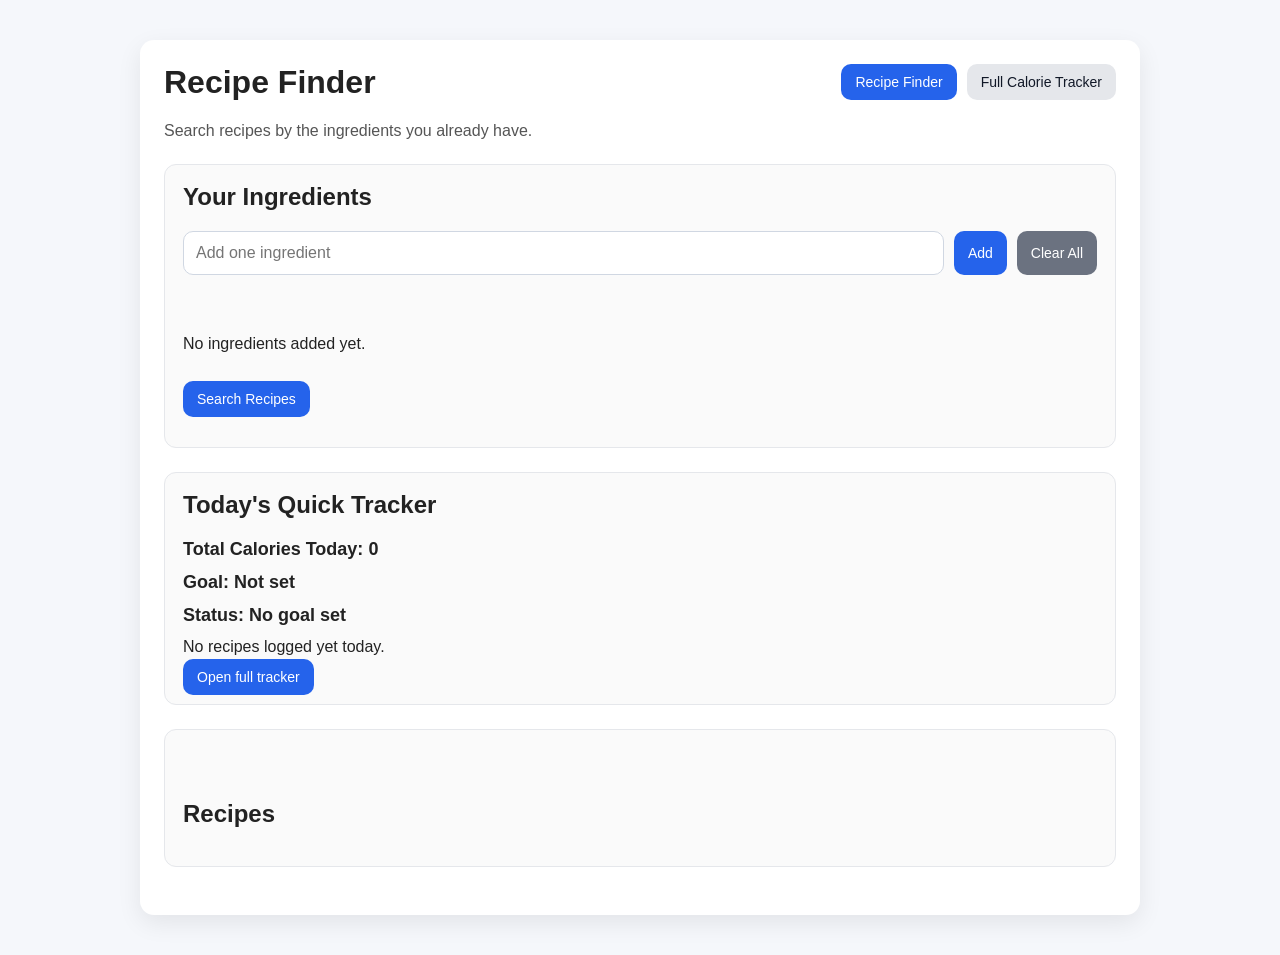
==== docs/index.html @ 690add74 "3/26/26" ====
<!doctype html>
<html lang="en">
<head>
  <meta charset="utf-8">
  <title>Recipe Finder</title>
  <meta name="viewport" content="width=device-width, initial-scale=1">
  <link rel="stylesheet" href="./style.css">
</head>
<body>
  <div class="container">
    <header class="topbar">
      <div>
        <h1>Recipe Finder</h1>
        <p class="subtitle">Search recipes by the ingredients you already have.</p>
      </div>
      <nav class="nav-links">
        <a class="nav-link active" href="./index.html">Recipe Finder</a>
        <a class="nav-link" href="./tracker.html">Full Calorie Tracker</a>
      </nav>
    </header>

    <section class="panel">
      <h2>Your Ingredients</h2>

      <div class="ingredient-entry">
        <input id="ingredientInput" type="text" placeholder="Add one ingredient">
        <button id="addIngredientBtn">Add</button>
        <button id="clearIngredientsBtn" class="secondary-btn">Clear All</button>
      </div>

      <div id="ingredientMessage" class="message"></div>
      <div id="ingredientChips" class="chips"></div>

      <div class="search-actions">
        <button id="searchBtn">Search Recipes</button>
      </div>
    </section>

    <section class="panel">
      <h2>Today's Quick Tracker</h2>
      <div class="log-summary">Total Calories Today: <span id="todayCalories">0</span></div>
      <div class="log-summary">Goal: <span id="todayGoal">Not set</span></div>
      <div class="log-summary">Status: <span id="todayStatus">No goal set</span></div>
      <ul id="todayLogEntries" class="log-list"></ul>
      <div class="tracker-link-wrap">
        <a class="nav-link inline-link" href="./tracker.html">Open full tracker</a>
      </div>
    </section>

    <section class="panel">
      <div id="message" class="message"></div>
      <div id="providedTags" class="tags"></div>

      <h2>Recipes</h2>
      <div id="results" class="results"></div>
    </section>
  </div>

  <script src="./script.js"></script>
</body>
</html>
---- docs/style.css ----
* {
  box-sizing: border-box;
}

body {
  margin: 0;
  font-family: Arial, sans-serif;
  background: #f5f7fb;
  color: #222;
}

.container {
  max-width: 1000px;
  margin: 40px auto;
  background: #ffffff;
  padding: 24px;
  border-radius: 14px;
  box-shadow: 0 8px 24px rgba(0, 0, 0, 0.08);
}

h1, h2, h3 {
  margin-top: 0;
}

.subtitle {
  color: #555;
  margin-bottom: 0;
}

.topbar {
  display: flex;
  justify-content: space-between;
  align-items: flex-start;
  gap: 16px;
  flex-wrap: wrap;
  margin-bottom: 24px;
}

.nav-links {
  display: flex;
  gap: 10px;
  flex-wrap: wrap;
}

.nav-link {
  text-decoration: none;
  background: #e5e7eb;
  color: #111827;
  padding: 10px 14px;
  border-radius: 10px;
  font-size: 14px;
}

.nav-link.active,
.inline-link {
  background: #2563eb;
  color: white;
}

.panel {
  margin-bottom: 24px;
  padding: 18px;
  border: 1px solid #e5e7eb;
  border-radius: 12px;
  background: #fafafa;
}

.ingredient-entry,
.goal-box,
.profile-box,
.search-actions {
  display: flex;
  gap: 10px;
  flex-wrap: wrap;
  margin-bottom: 12px;
}

.ingredient-entry input,
.goal-box input,
.profile-box input {
  flex: 1;
  min-width: 220px;
  padding: 12px;
  border: 1px solid #d0d7e2;
  border-radius: 10px;
  font-size: 16px;
}

button {
  border: none;
  border-radius: 10px;
  padding: 10px 14px;
  cursor: pointer;
  font-size: 14px;
  background: #2563eb;
  color: white;
}

.secondary-btn {
  background: #6b7280;
}

.danger-btn,
.delete-btn,
.remove-chip-btn {
  background: #ef4444;
}

.message {
  margin: 8px 0 12px;
  color: #b45309;
  min-height: 20px;
}

.chips,
.tags {
  display: flex;
  flex-wrap: wrap;
  gap: 8px;
  margin-bottom: 12px;
}

.chip,
.tag {
  display: inline-flex;
  align-items: center;
  gap: 8px;
  background: #e0ecff;
  color: #1d4ed8;
  padding: 6px 10px;
  border-radius: 999px;
  font-size: 13px;
}

.remove-chip-btn {
  border: none;
  color: white;
  border-radius: 999px;
  width: 22px;
  height: 22px;
  padding: 0;
  font-size: 12px;
  line-height: 22px;
}

.results {
  display: grid;
  gap: 16px;
}

.recipe-card {
  border: 1px solid #e5e7eb;
  border-radius: 12px;
  padding: 16px;
  background: #fff;
}

.recipe-card h3 {
  margin: 0 0 8px 0;
}

.recipe-card img {
  max-width: 220px;
  width: 100%;
  border-radius: 10px;
  display: block;
  margin: 12px 0;
}

.recipe-meta {
  font-weight: bold;
  margin-bottom: 10px;
  color: #111827;
}

.instructions {
  margin-top: 10px;
}

.log-summary {
  font-size: 18px;
  font-weight: bold;
  margin-bottom: 12px;
}

.log-list {
  list-style: none;
  padding: 0;
  margin: 0 0 12px 0;
}

.log-item,
.history-item {
  display: flex;
  justify-content: space-between;
  align-items: center;
  gap: 10px;
  padding: 10px 12px;
  border: 1px solid #e5e7eb;
  border-radius: 10px;
  margin-bottom: 10px;
  background: #fff;
}

.profile-card {
  margin-bottom: 18px;
  padding: 14px;
  border: 1px solid #e5e7eb;
  border-radius: 12px;
  background: #fff;
}

.source-link {
  display: inline-block;
  margin-top: 8px;
}

.status-above {
  color: #dc2626;
  font-weight: bold;
}

.status-below {
  color: #16a34a;
  font-weight: bold;
}

.status-equal {
  color: #2563eb;
  font-weight: bold;
}

.tracker-link-wrap {
  margin-top: 12px;
}
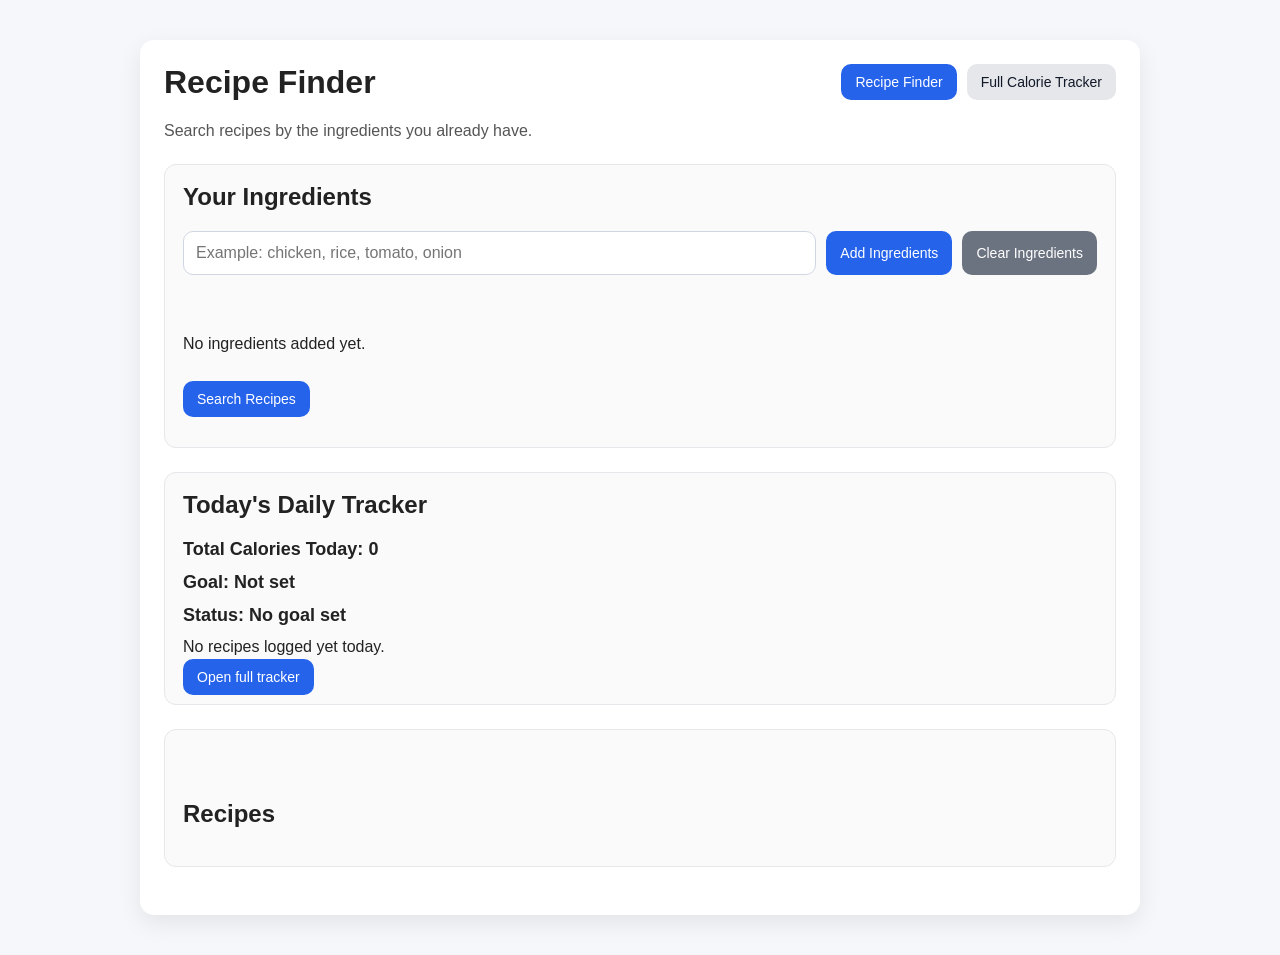
==== commit 35c5c4dd: "3/26/26 new" ====
--- a/docs/index.html
+++ b/docs/index.html
@@ -23,21 +23,25 @@
       <h2>Your Ingredients</h2>
 
       <div class="ingredient-entry">
-        <input id="ingredientInput" type="text" placeholder="Add one ingredient">
-        <button id="addIngredientBtn">Add</button>
-        <button id="clearIngredientsBtn" class="secondary-btn">Clear All</button>
+        <input
+          id="ingredientsInput"
+          type="text"
+          placeholder="Example: chicken, rice, tomato, onion"
+        >
+        <button id="addIngredientsBtn" type="button">Add Ingredients</button>
+        <button id="clearIngredientsBtn" type="button" class="secondary-btn">Clear Ingredients</button>
       </div>
 
       <div id="ingredientMessage" class="message"></div>
       <div id="ingredientChips" class="chips"></div>
 
       <div class="search-actions">
-        <button id="searchBtn">Search Recipes</button>
+        <button id="searchBtn" type="button">Search Recipes</button>
       </div>
     </section>
 
     <section class="panel">
-      <h2>Today's Quick Tracker</h2>
+      <h2>Today's Daily Tracker</h2>
       <div class="log-summary">Total Calories Today: <span id="todayCalories">0</span></div>
       <div class="log-summary">Goal: <span id="todayGoal">Not set</span></div>
       <div class="log-summary">Status: <span id="todayStatus">No goal set</span></div>
--- a/docs/style.css
+++ b/docs/style.css
@@ -232,13 +232,4 @@
 
 .tracker-link-wrap {
   margin-top: 12px;
-}
-
-
-
-
-
-
-
-
-
+}
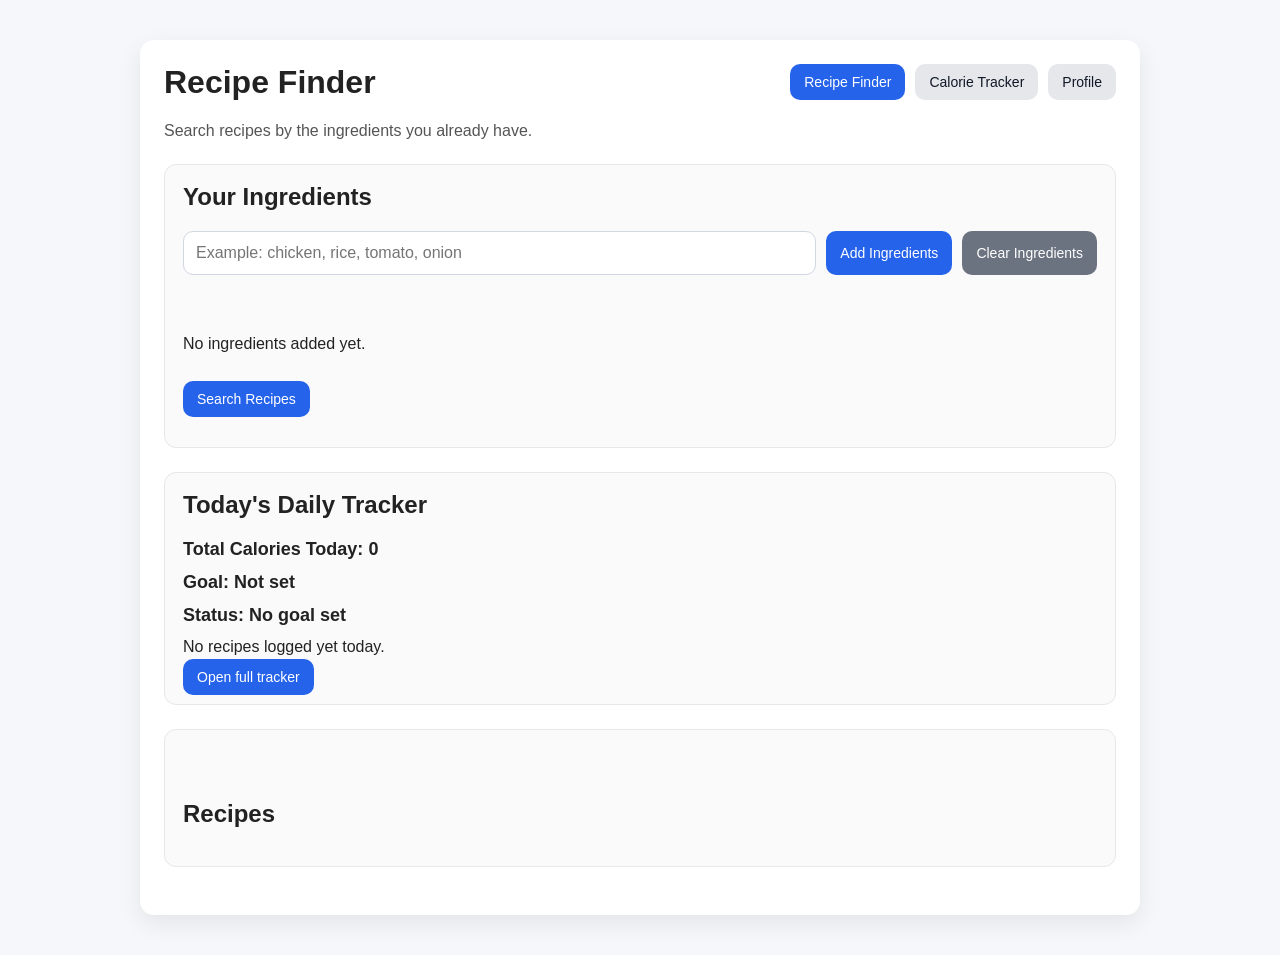
==== commit 75d16dd7: "new profile page" ====
--- a/docs/index.html
+++ b/docs/index.html
@@ -15,7 +15,8 @@
       </div>
       <nav class="nav-links">
         <a class="nav-link active" href="./index.html">Recipe Finder</a>
-        <a class="nav-link" href="./tracker.html">Full Calorie Tracker</a>
+        <a class="nav-link" href="./tracker.html">Calorie Tracker</a>
+        <a class="nav-link" href="./profile.html">Profile</a>
       </nav>
     </header>
 
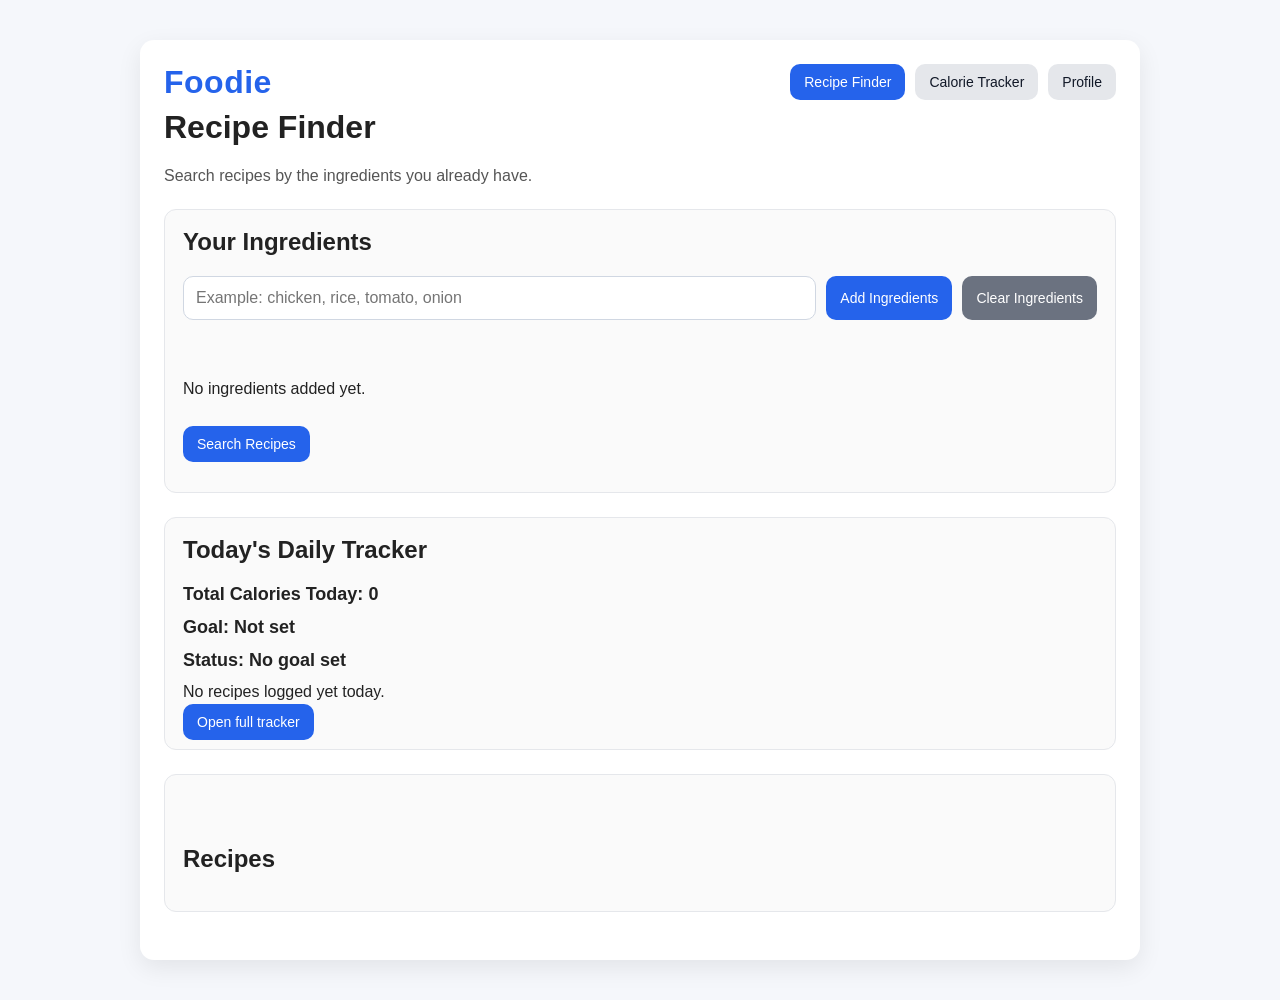
==== commit cad99679: "New header" ====
--- a/docs/index.html
+++ b/docs/index.html
@@ -9,16 +9,17 @@
 <body>
   <div class="container">
     <header class="topbar">
-      <div>
-        <h1>Recipe Finder</h1>
-        <p class="subtitle">Search recipes by the ingredients you already have.</p>
-      </div>
-      <nav class="nav-links">
-        <a class="nav-link active" href="./index.html">Recipe Finder</a>
-        <a class="nav-link" href="./tracker.html">Calorie Tracker</a>
-        <a class="nav-link" href="./profile.html">Profile</a>
-      </nav>
-    </header>
+  <div>
+    <div class="site-brand">Foodie</div>
+    <h1>Recipe Finder</h1>
+    <p class="subtitle">Search recipes by the ingredients you already have.</p>
+  </div>
+  <nav class="nav-links">
+    <a class="nav-link active" href="./index.html">Recipe Finder</a>
+    <a class="nav-link" href="./tracker.html">Calorie Tracker</a>
+    <a class="nav-link" href="./profile.html">Profile</a>
+  </nav>
+</header>
 
     <section class="panel">
       <h2>Your Ingredients</h2>
--- a/docs/style.css
+++ b/docs/style.css
@@ -232,4 +232,11 @@
 
 .tracker-link-wrap {
   margin-top: 12px;
-}+}
+.site-brand {
+  font-size: 32px;
+  font-weight: 800;
+  color: #2563eb;
+  margin-bottom: 8px;
+  letter-spacing: 0.5px;
+}
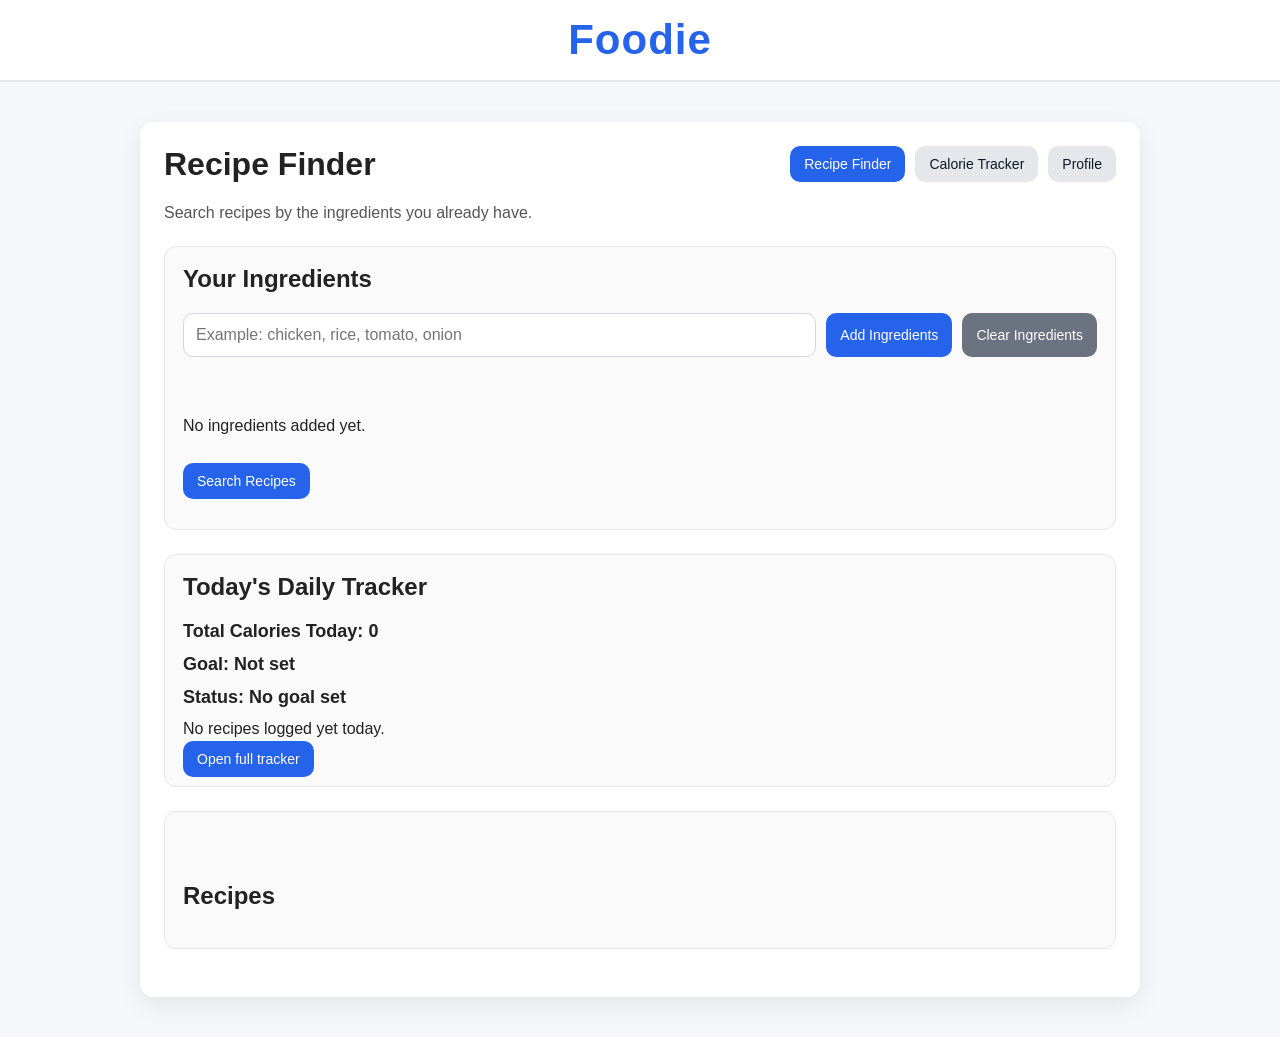
==== commit a0c2e36d: "Move Foodie to the top center" ====
--- a/docs/index.html
+++ b/docs/index.html
@@ -7,10 +7,10 @@
   <link rel="stylesheet" href="./style.css">
 </head>
 <body>
+  <div class="main-header">Foodie</div>
   <div class="container">
     <header class="topbar">
   <div>
-    <div class="site-brand">Foodie</div>
     <h1>Recipe Finder</h1>
     <p class="subtitle">Search recipes by the ingredients you already have.</p>
   </div>
--- a/docs/style.css
+++ b/docs/style.css
@@ -233,10 +233,14 @@
 .tracker-link-wrap {
   margin-top: 12px;
 }
-.site-brand {
-  font-size: 32px;
+.main-header {
+  width: 100%;
+  text-align: center;
+  font-size: 42px;
   font-weight: 800;
+  padding: 16px 0;
   color: #2563eb;
-  margin-bottom: 8px;
-  letter-spacing: 0.5px;
-}
+  background: white;
+  border-bottom: 2px solid #e5e7eb;
+  letter-spacing: 1px;
+}
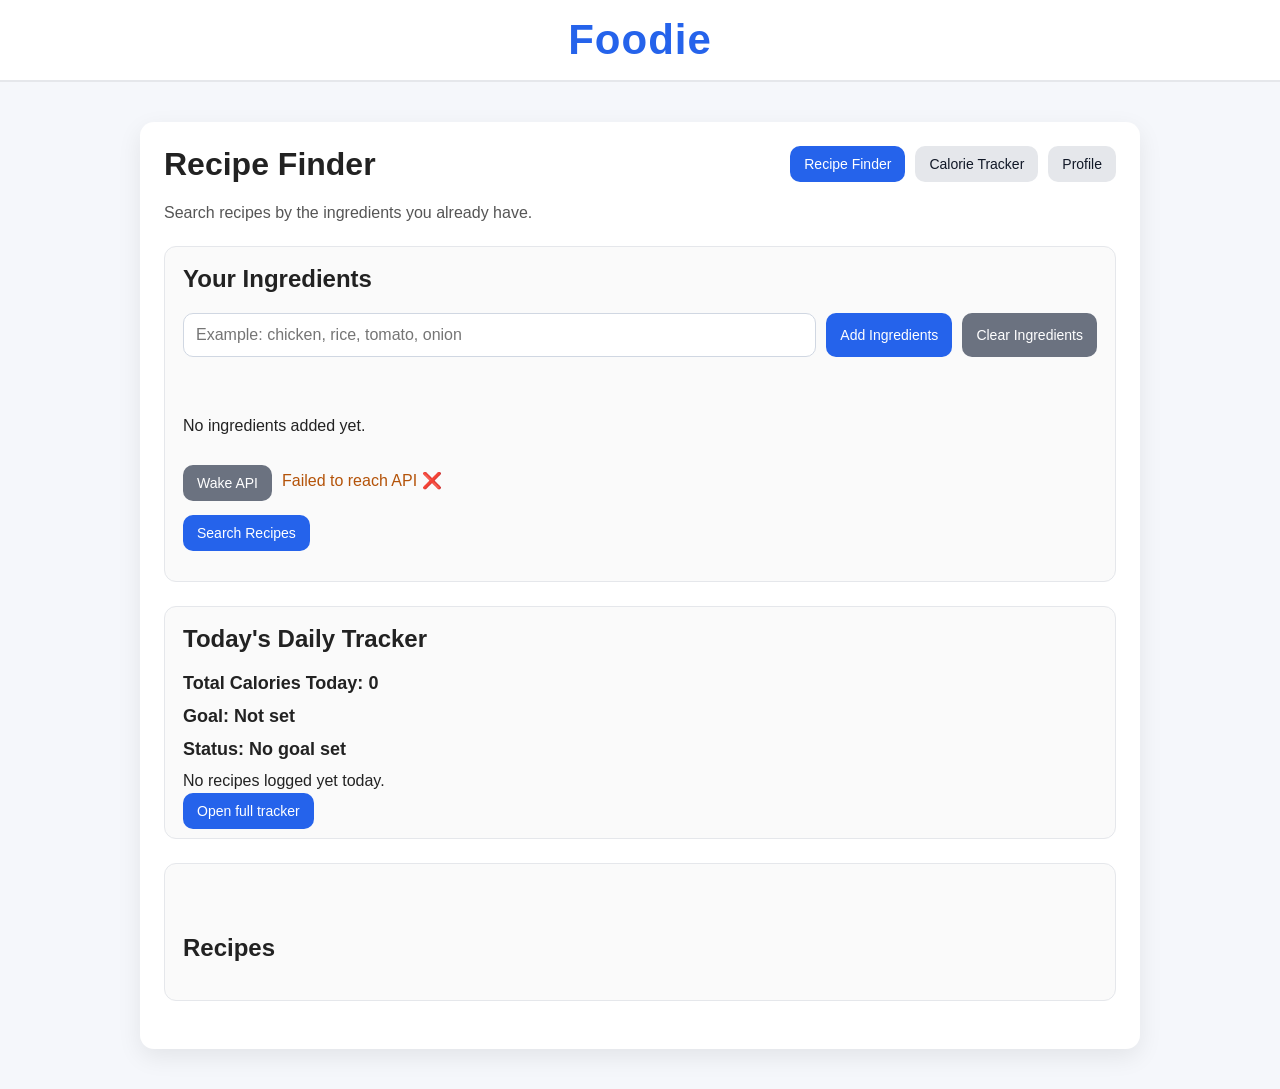
==== commit e25b456c: "add wake api button" ====
--- a/docs/index.html
+++ b/docs/index.html
@@ -37,6 +37,11 @@
       <div id="ingredientMessage" class="message"></div>
       <div id="ingredientChips" class="chips"></div>
 
+      <div class="api-wake">
+         <button id="wakeApiBtn" type="button" class="secondary-btn">Wake API</button>
+         <span id="apiStatus" class="message"></span>
+      </div>
+
       <div class="search-actions">
         <button id="searchBtn" type="button">Search Recipes</button>
       </div>
--- a/docs/style.css
+++ b/docs/style.css
@@ -219,6 +219,10 @@
   color: #dc2626;
   font-weight: bold;
 }
+.status-warning {
+  color: #eab308; /* yellow */
+  font-weight: bold;
+}
 
 .status-below {
   color: #16a34a;
@@ -243,4 +247,10 @@
   background: white;
   border-bottom: 2px solid #e5e7eb;
   letter-spacing: 1px;
+}
+.api-wake {
+  display: flex;
+  align-items: center;
+  gap: 10px;
+  margin-bottom: 12px;
 }
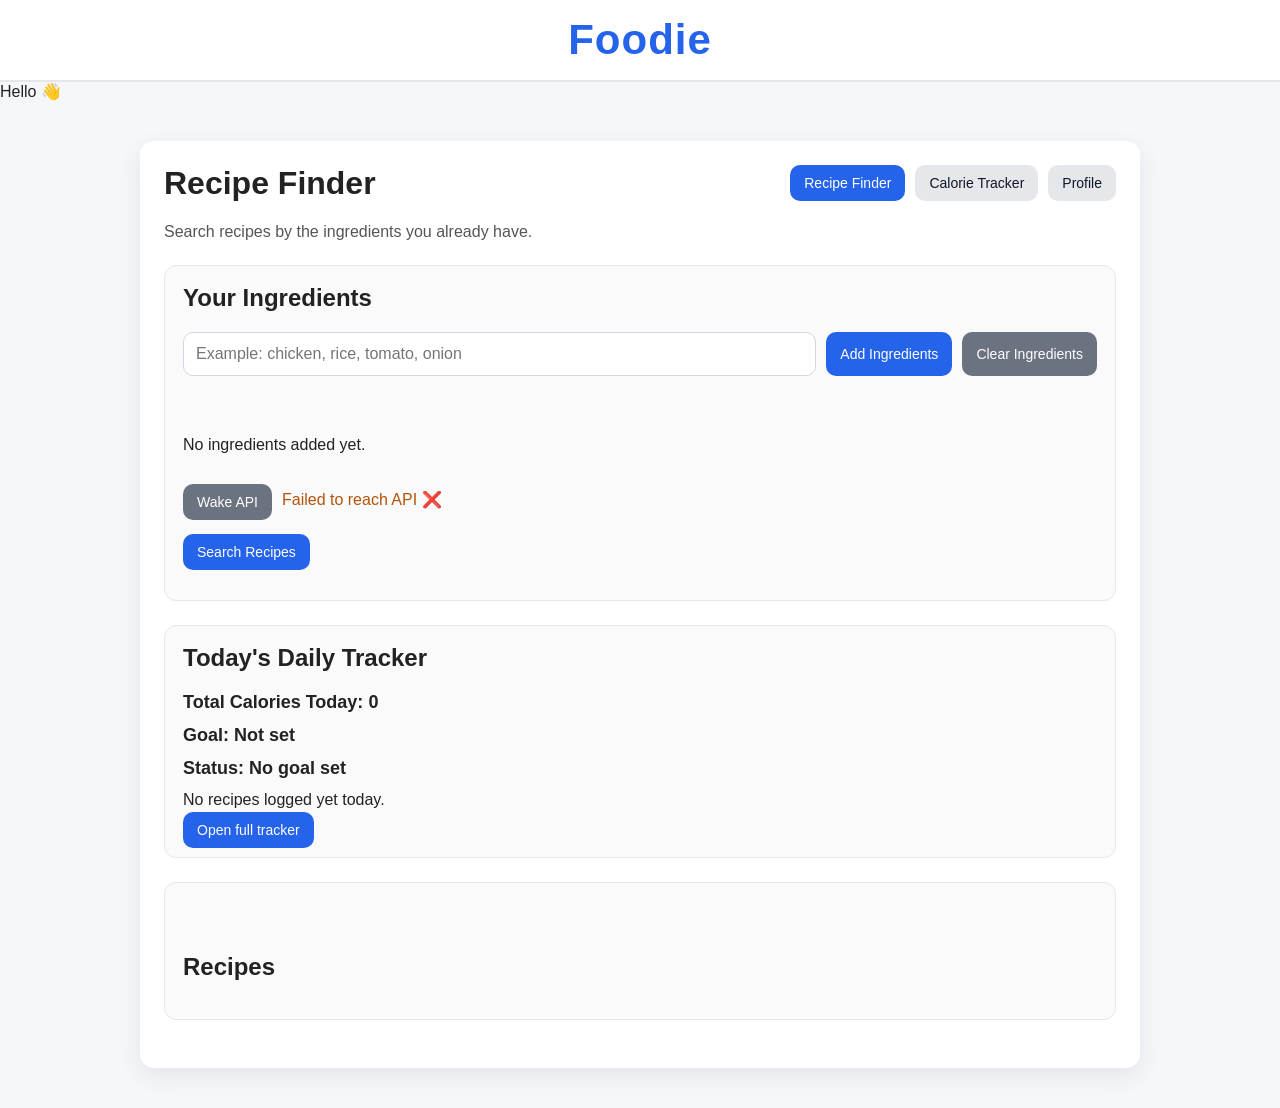
==== commit 95bb4185: "Hello tag" ====
--- a/docs/index.html
+++ b/docs/index.html
@@ -8,6 +8,7 @@
 </head>
 <body>
   <div class="main-header">Foodie</div>
+  <div id="greetingText" class="greeting-text">Hello</div>
   <div class="container">
     <header class="topbar">
   <div>
--- a/docs/style.css
+++ b/docs/style.css
@@ -253,4 +253,80 @@
   align-items: center;
   gap: 10px;
   margin-bottom: 12px;
+}
+.history-card {
+  padding: 0;
+  border: 1px solid #e5e7eb;
+  border-radius: 12px;
+  margin-bottom: 12px;
+  background: #fff;
+  overflow: hidden;
+}
+
+.history-details {
+  width: 100%;
+}
+
+.history-summary-row {
+  cursor: pointer;
+  list-style: none;
+  padding: 14px;
+  display: flex;
+  justify-content: space-between;
+  align-items: center;
+  gap: 12px;
+  background: #fff;
+  font-size: 15px;
+}
+
+.history-summary-row::-webkit-details-marker {
+  display: none;
+}
+
+.history-summary-row::after {
+  content: "▼";
+  font-size: 12px;
+  color: #6b7280;
+  margin-left: 10px;
+}
+
+.history-details[open] .history-summary-row::after {
+  content: "▲";
+}
+
+.history-summary-main {
+  display: flex;
+  flex-direction: column;
+  gap: 6px;
+}
+
+.history-recipes {
+  padding: 0 14px 14px 14px;
+  border-top: 1px solid #e5e7eb;
+  background: #fafafa;
+}
+
+.history-recipe-list {
+  margin: 8px 0 0 20px;
+  padding: 0;
+}
+.instructions-dropdown {
+  margin-top: 10px;
+}
+
+.instructions-dropdown summary {
+  cursor: pointer;
+  font-weight: bold;
+  color: #2563eb;
+}
+
+.instructions {
+  margin-top: 8px;
+  padding: 10px;
+  background: #f9fafb;
+  border-radius: 8px;
+}
+button:disabled {
+  opacity: 0.7;
+  cursor: not-allowed;
 }
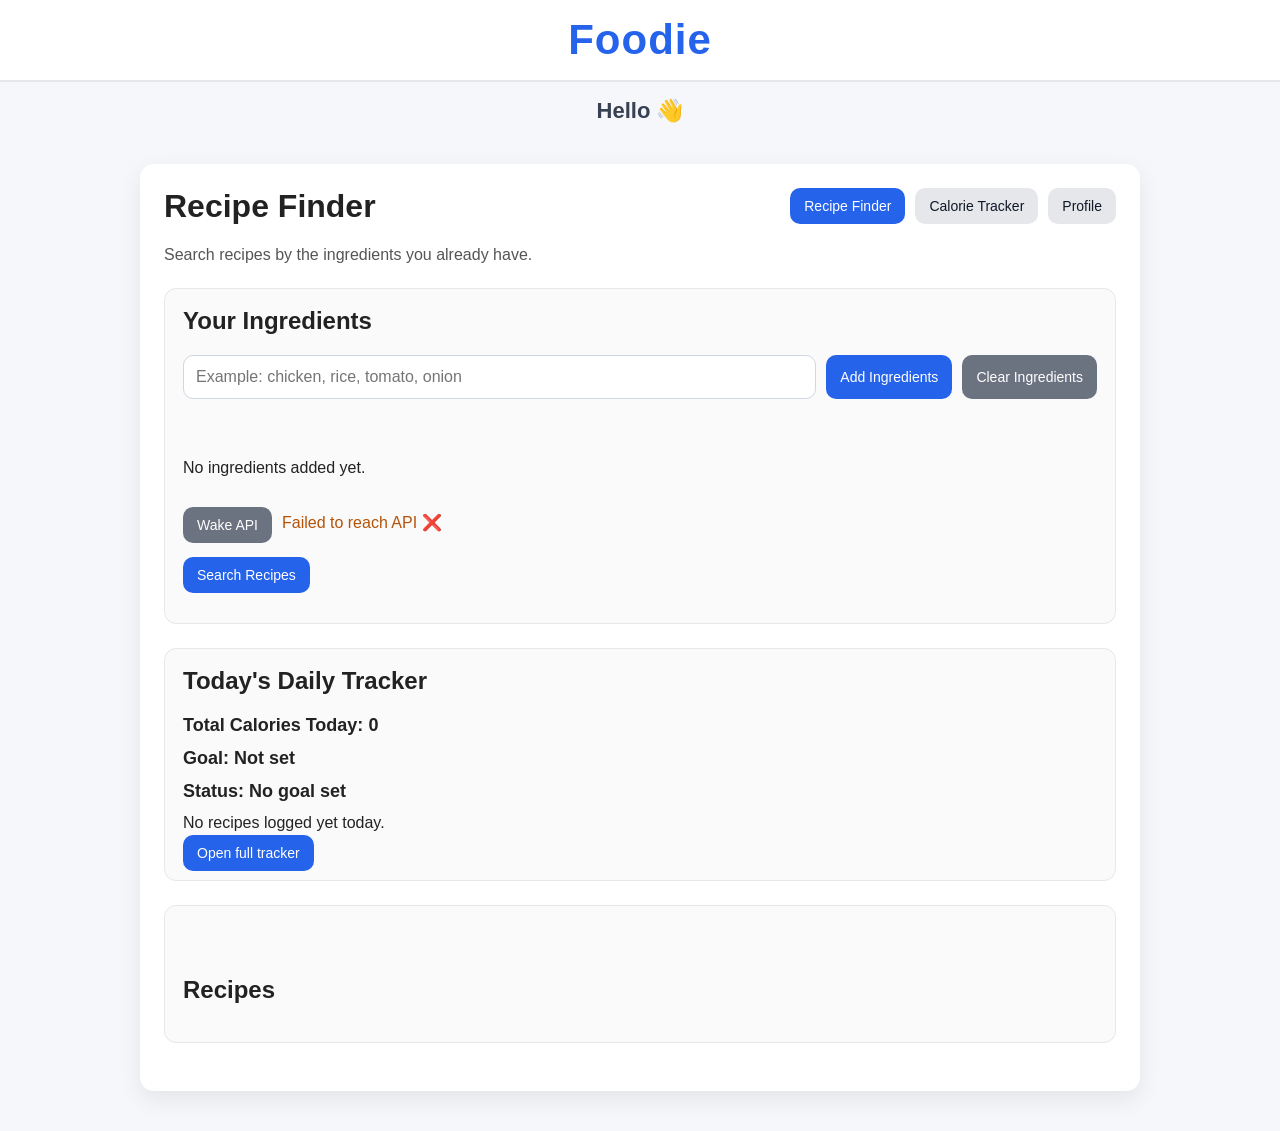
==== commit 3afba45b: "name fix?" ====
--- a/docs/index.html
+++ b/docs/index.html
@@ -8,7 +8,9 @@
 </head>
 <body>
   <div class="main-header">Foodie</div>
-  <div id="greetingText" class="greeting-text">Hello</div>
+ <div class="greeting-wrapper">
+  <div id="greetingText" class="greeting-text">Hello 👋</div>
+</div>
   <div class="container">
     <header class="topbar">
   <div>
--- a/docs/style.css
+++ b/docs/style.css
@@ -329,4 +329,17 @@
 button:disabled {
   opacity: 0.7;
   cursor: not-allowed;
+}
+
+.greeting-wrapper {
+  width: 100%;
+  text-align: center;
+  background: #f5f7fb;
+}
+
+.greeting-text {
+  font-size: 22px;
+  font-weight: 700;
+  color: #374151;
+  margin: 16px 0;
 }
